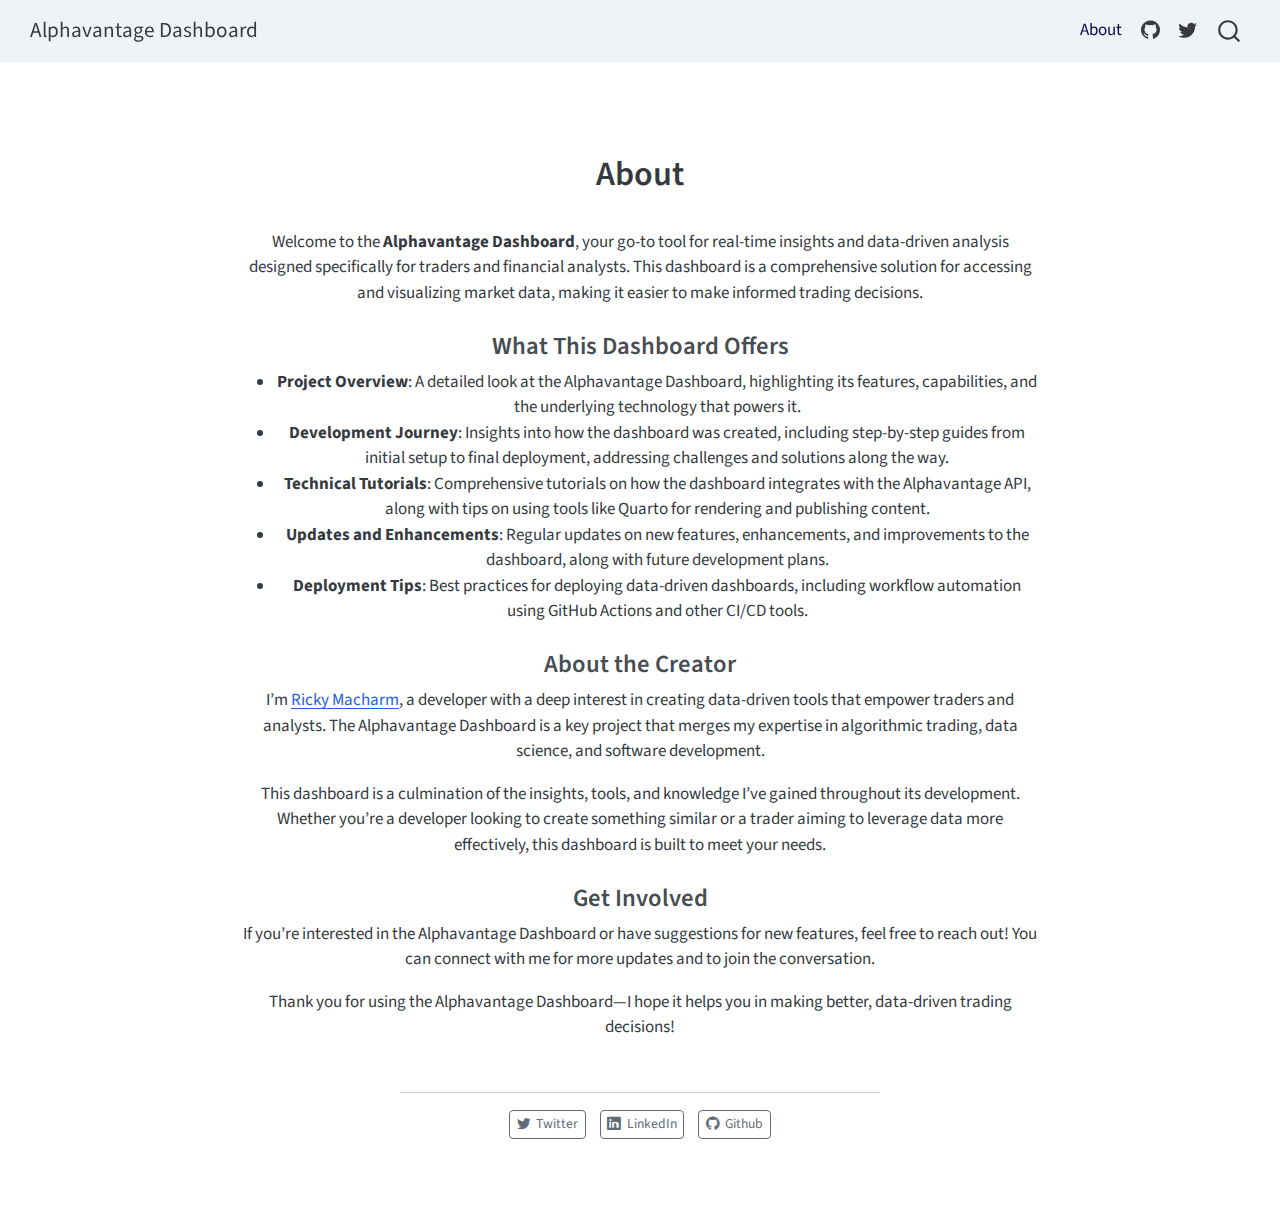
==== about.html @ b3a9ed92 "Built site for gh-pages" ====
<!DOCTYPE html>
<html xmlns="http://www.w3.org/1999/xhtml" lang="en" xml:lang="en"><head>

<meta charset="utf-8">
<meta name="generator" content="quarto-1.5.56">

<meta name="viewport" content="width=device-width, initial-scale=1.0, user-scalable=yes">


<title>About – Alphavantage Dashboard</title>
<style>
code{white-space: pre-wrap;}
span.smallcaps{font-variant: small-caps;}
div.columns{display: flex; gap: min(4vw, 1.5em);}
div.column{flex: auto; overflow-x: auto;}
div.hanging-indent{margin-left: 1.5em; text-indent: -1.5em;}
ul.task-list{list-style: none;}
ul.task-list li input[type="checkbox"] {
  width: 0.8em;
  margin: 0 0.8em 0.2em -1em; /* quarto-specific, see https://github.com/quarto-dev/quarto-cli/issues/4556 */ 
  vertical-align: middle;
}
</style>


<script src="site_libs/quarto-nav/quarto-nav.js"></script>
<script src="site_libs/quarto-nav/headroom.min.js"></script>
<script src="site_libs/clipboard/clipboard.min.js"></script>
<script src="site_libs/quarto-search/autocomplete.umd.js"></script>
<script src="site_libs/quarto-search/fuse.min.js"></script>
<script src="site_libs/quarto-search/quarto-search.js"></script>
<meta name="quarto:offset" content="./">
<script src="site_libs/quarto-html/quarto.js"></script>
<script src="site_libs/quarto-html/popper.min.js"></script>
<script src="site_libs/quarto-html/tippy.umd.min.js"></script>
<link href="site_libs/quarto-html/tippy.css" rel="stylesheet">
<link href="site_libs/quarto-html/quarto-syntax-highlighting.css" rel="stylesheet" id="quarto-text-highlighting-styles">
<script src="site_libs/bootstrap/bootstrap.min.js"></script>
<link href="site_libs/bootstrap/bootstrap-icons.css" rel="stylesheet">
<link href="site_libs/bootstrap/bootstrap.min.css" rel="stylesheet" id="quarto-bootstrap" data-mode="light">
<script id="quarto-search-options" type="application/json">{
  "location": "navbar",
  "copy-button": false,
  "collapse-after": 3,
  "panel-placement": "end",
  "type": "overlay",
  "limit": 50,
  "keyboard-shortcut": [
    "f",
    "/",
    "s"
  ],
  "show-item-context": false,
  "language": {
    "search-no-results-text": "No results",
    "search-matching-documents-text": "matching documents",
    "search-copy-link-title": "Copy link to search",
    "search-hide-matches-text": "Hide additional matches",
    "search-more-match-text": "more match in this document",
    "search-more-matches-text": "more matches in this document",
    "search-clear-button-title": "Clear",
    "search-text-placeholder": "",
    "search-detached-cancel-button-title": "Cancel",
    "search-submit-button-title": "Submit",
    "search-label": "Search"
  }
}</script>


</head>

<body class="nav-fixed fullcontent">

<div id="quarto-search-results"></div>
  <header id="quarto-header" class="headroom fixed-top">
    <nav class="navbar navbar-expand-lg " data-bs-theme="dark">
      <div class="navbar-container container-fluid">
      <div class="navbar-brand-container mx-auto">
    <a class="navbar-brand" href="./index.html">
    <span class="navbar-title">Alphavantage Dashboard</span>
    </a>
  </div>
            <div id="quarto-search" class="" title="Search"></div>
          <button class="navbar-toggler" type="button" data-bs-toggle="collapse" data-bs-target="#navbarCollapse" aria-controls="navbarCollapse" role="menu" aria-expanded="false" aria-label="Toggle navigation" onclick="if (window.quartoToggleHeadroom) { window.quartoToggleHeadroom(); }">
  <span class="navbar-toggler-icon"></span>
</button>
          <div class="collapse navbar-collapse" id="navbarCollapse">
            <ul class="navbar-nav navbar-nav-scroll ms-auto">
  <li class="nav-item">
    <a class="nav-link active" href="./about.html" aria-current="page"> 
<span class="menu-text">About</span></a>
  </li>  
  <li class="nav-item compact">
    <a class="nav-link" href="https://github.com/theAfricanQuant"> <i class="bi bi-github" role="img">
</i> 
<span class="menu-text"></span></a>
  </li>  
  <li class="nav-item compact">
    <a class="nav-link" href="https://twitter.com/theAfricanQuant"> <i class="bi bi-twitter" role="img">
</i> 
<span class="menu-text"></span></a>
  </li>  
</ul>
          </div> <!-- /navcollapse -->
            <div class="quarto-navbar-tools">
</div>
      </div> <!-- /container-fluid -->
    </nav>
</header>
<!-- content -->
<div id="quarto-content" class="quarto-container page-columns page-rows-contents page-layout-article page-navbar">
<!-- sidebar -->
<!-- margin-sidebar -->
    
<!-- main -->
<div class="quarto-about-jolla">
 <header id="title-block-header" class="quarto-title-block default">
<div class="quarto-title">
<h1 class="title">About</h1>
</div>
<div class="quarto-title-meta">
  </div>
</header><main class="content" id="quarto-document-content">
<p>Welcome to the <strong>Alphavantage Dashboard</strong>, your go-to tool for real-time insights and data-driven analysis designed specifically for traders and financial analysts. This dashboard is a comprehensive solution for accessing and visualizing market data, making it easier to make informed trading decisions.</p>
<section id="what-this-dashboard-offers" class="level3">
<h3 data-anchor-id="what-this-dashboard-offers">What This Dashboard Offers</h3>
<ul>
<li><strong>Project Overview</strong>: A detailed look at the Alphavantage Dashboard, highlighting its features, capabilities, and the underlying technology that powers it.</li>
<li><strong>Development Journey</strong>: Insights into how the dashboard was created, including step-by-step guides from initial setup to final deployment, addressing challenges and solutions along the way.</li>
<li><strong>Technical Tutorials</strong>: Comprehensive tutorials on how the dashboard integrates with the Alphavantage API, along with tips on using tools like Quarto for rendering and publishing content.</li>
<li><strong>Updates and Enhancements</strong>: Regular updates on new features, enhancements, and improvements to the dashboard, along with future development plans.</li>
<li><strong>Deployment Tips</strong>: Best practices for deploying data-driven dashboards, including workflow automation using GitHub Actions and other CI/CD tools.</li>
</ul>
</section>
<section id="about-the-creator" class="level3">
<h3 data-anchor-id="about-the-creator">About the Creator</h3>
<p>I’m <a href="www.SisengAI.com">Ricky Macharm</a>, a developer with a deep interest in creating data-driven tools that empower traders and analysts. The Alphavantage Dashboard is a key project that merges my expertise in algorithmic trading, data science, and software development.</p>
<p>This dashboard is a culmination of the insights, tools, and knowledge I’ve gained throughout its development. Whether you’re a developer looking to create something similar or a trader aiming to leverage data more effectively, this dashboard is built to meet your needs.</p>
</section>
<section id="get-involved" class="level3">
<h3 data-anchor-id="get-involved">Get Involved</h3>
<p>If you’re interested in the Alphavantage Dashboard or have suggestions for new features, feel free to reach out! You can connect with me for more updates and to join the conversation.</p>
<p>Thank you for using the Alphavantage Dashboard—I hope it helps you in making better, data-driven trading decisions!</p>


</section>
</main> 
  <hr class="about-sep">
   <div class="about-links">
  <a href="https://twitter.com/theAfricanQuant" class="about-link" rel="" target="">
    <i class="bi bi-twitter"></i>
     <span class="about-link-text">Twitter</span>
  </a>
  <a href="https://www.linkedin.com/in/theafricanquant/" class="about-link" rel="" target="">
    <i class="bi bi-linkedin"></i>
     <span class="about-link-text">LinkedIn</span>
  </a>
  <a href="https://github.com/theAfricanQuant" class="about-link" rel="" target="">
    <i class="bi bi-github"></i>
     <span class="about-link-text">Github</span>
  </a>
</div>
</div>
 <!-- /main -->
<script id="quarto-html-after-body" type="application/javascript">
window.document.addEventListener("DOMContentLoaded", function (event) {
  const toggleBodyColorMode = (bsSheetEl) => {
    const mode = bsSheetEl.getAttribute("data-mode");
    const bodyEl = window.document.querySelector("body");
    if (mode === "dark") {
      bodyEl.classList.add("quarto-dark");
      bodyEl.classList.remove("quarto-light");
    } else {
      bodyEl.classList.add("quarto-light");
      bodyEl.classList.remove("quarto-dark");
    }
  }
  const toggleBodyColorPrimary = () => {
    const bsSheetEl = window.document.querySelector("link#quarto-bootstrap");
    if (bsSheetEl) {
      toggleBodyColorMode(bsSheetEl);
    }
  }
  toggleBodyColorPrimary();  
  const isCodeAnnotation = (el) => {
    for (const clz of el.classList) {
      if (clz.startsWith('code-annotation-')) {                     
        return true;
      }
    }
    return false;
  }
  const onCopySuccess = function(e) {
    // button target
    const button = e.trigger;
    // don't keep focus
    button.blur();
    // flash "checked"
    button.classList.add('code-copy-button-checked');
    var currentTitle = button.getAttribute("title");
    button.setAttribute("title", "Copied!");
    let tooltip;
    if (window.bootstrap) {
      button.setAttribute("data-bs-toggle", "tooltip");
      button.setAttribute("data-bs-placement", "left");
      button.setAttribute("data-bs-title", "Copied!");
      tooltip = new bootstrap.Tooltip(button, 
        { trigger: "manual", 
          customClass: "code-copy-button-tooltip",
          offset: [0, -8]});
      tooltip.show();    
    }
    setTimeout(function() {
      if (tooltip) {
        tooltip.hide();
        button.removeAttribute("data-bs-title");
        button.removeAttribute("data-bs-toggle");
        button.removeAttribute("data-bs-placement");
      }
      button.setAttribute("title", currentTitle);
      button.classList.remove('code-copy-button-checked');
    }, 1000);
    // clear code selection
    e.clearSelection();
  }
  const getTextToCopy = function(trigger) {
      const codeEl = trigger.previousElementSibling.cloneNode(true);
      for (const childEl of codeEl.children) {
        if (isCodeAnnotation(childEl)) {
          childEl.remove();
        }
      }
      return codeEl.innerText;
  }
  const clipboard = new window.ClipboardJS('.code-copy-button:not([data-in-quarto-modal])', {
    text: getTextToCopy
  });
  clipboard.on('success', onCopySuccess);
  if (window.document.getElementById('quarto-embedded-source-code-modal')) {
    // For code content inside modals, clipBoardJS needs to be initialized with a container option
    // TODO: Check when it could be a function (https://github.com/zenorocha/clipboard.js/issues/860)
    const clipboardModal = new window.ClipboardJS('.code-copy-button[data-in-quarto-modal]', {
      text: getTextToCopy,
      container: window.document.getElementById('quarto-embedded-source-code-modal')
    });
    clipboardModal.on('success', onCopySuccess);
  }
    var localhostRegex = new RegExp(/^(?:http|https):\/\/localhost\:?[0-9]*\//);
    var mailtoRegex = new RegExp(/^mailto:/);
      var filterRegex = new RegExp("https:\/\/theAfricanQuant\.github\.io\/Alphavantage_Dashboard\/");
    var isInternal = (href) => {
        return filterRegex.test(href) || localhostRegex.test(href) || mailtoRegex.test(href);
    }
    // Inspect non-navigation links and adorn them if external
 	var links = window.document.querySelectorAll('a[href]:not(.nav-link):not(.navbar-brand):not(.toc-action):not(.sidebar-link):not(.sidebar-item-toggle):not(.pagination-link):not(.no-external):not([aria-hidden]):not(.dropdown-item):not(.quarto-navigation-tool):not(.about-link)');
    for (var i=0; i<links.length; i++) {
      const link = links[i];
      if (!isInternal(link.href)) {
        // undo the damage that might have been done by quarto-nav.js in the case of
        // links that we want to consider external
        if (link.dataset.originalHref !== undefined) {
          link.href = link.dataset.originalHref;
        }
      }
    }
  function tippyHover(el, contentFn, onTriggerFn, onUntriggerFn) {
    const config = {
      allowHTML: true,
      maxWidth: 500,
      delay: 100,
      arrow: false,
      appendTo: function(el) {
          return el.parentElement;
      },
      interactive: true,
      interactiveBorder: 10,
      theme: 'quarto',
      placement: 'bottom-start',
    };
    if (contentFn) {
      config.content = contentFn;
    }
    if (onTriggerFn) {
      config.onTrigger = onTriggerFn;
    }
    if (onUntriggerFn) {
      config.onUntrigger = onUntriggerFn;
    }
    window.tippy(el, config); 
  }
  const noterefs = window.document.querySelectorAll('a[role="doc-noteref"]');
  for (var i=0; i<noterefs.length; i++) {
    const ref = noterefs[i];
    tippyHover(ref, function() {
      // use id or data attribute instead here
      let href = ref.getAttribute('data-footnote-href') || ref.getAttribute('href');
      try { href = new URL(href).hash; } catch {}
      const id = href.replace(/^#\/?/, "");
      const note = window.document.getElementById(id);
      if (note) {
        return note.innerHTML;
      } else {
        return "";
      }
    });
  }
  const xrefs = window.document.querySelectorAll('a.quarto-xref');
  const processXRef = (id, note) => {
    // Strip column container classes
    const stripColumnClz = (el) => {
      el.classList.remove("page-full", "page-columns");
      if (el.children) {
        for (const child of el.children) {
          stripColumnClz(child);
        }
      }
    }
    stripColumnClz(note)
    if (id === null || id.startsWith('sec-')) {
      // Special case sections, only their first couple elements
      const container = document.createElement("div");
      if (note.children && note.children.length > 2) {
        container.appendChild(note.children[0].cloneNode(true));
        for (let i = 1; i < note.children.length; i++) {
          const child = note.children[i];
          if (child.tagName === "P" && child.innerText === "") {
            continue;
          } else {
            container.appendChild(child.cloneNode(true));
            break;
          }
        }
        if (window.Quarto?.typesetMath) {
          window.Quarto.typesetMath(container);
        }
        return container.innerHTML
      } else {
        if (window.Quarto?.typesetMath) {
          window.Quarto.typesetMath(note);
        }
        return note.innerHTML;
      }
    } else {
      // Remove any anchor links if they are present
      const anchorLink = note.querySelector('a.anchorjs-link');
      if (anchorLink) {
        anchorLink.remove();
      }
      if (window.Quarto?.typesetMath) {
        window.Quarto.typesetMath(note);
      }
      // TODO in 1.5, we should make sure this works without a callout special case
      if (note.classList.contains("callout")) {
        return note.outerHTML;
      } else {
        return note.innerHTML;
      }
    }
  }
  for (var i=0; i<xrefs.length; i++) {
    const xref = xrefs[i];
    tippyHover(xref, undefined, function(instance) {
      instance.disable();
      let url = xref.getAttribute('href');
      let hash = undefined; 
      if (url.startsWith('#')) {
        hash = url;
      } else {
        try { hash = new URL(url).hash; } catch {}
      }
      if (hash) {
        const id = hash.replace(/^#\/?/, "");
        const note = window.document.getElementById(id);
        if (note !== null) {
          try {
            const html = processXRef(id, note.cloneNode(true));
            instance.setContent(html);
          } finally {
            instance.enable();
            instance.show();
          }
        } else {
          // See if we can fetch this
          fetch(url.split('#')[0])
          .then(res => res.text())
          .then(html => {
            const parser = new DOMParser();
            const htmlDoc = parser.parseFromString(html, "text/html");
            const note = htmlDoc.getElementById(id);
            if (note !== null) {
              const html = processXRef(id, note);
              instance.setContent(html);
            } 
          }).finally(() => {
            instance.enable();
            instance.show();
          });
        }
      } else {
        // See if we can fetch a full url (with no hash to target)
        // This is a special case and we should probably do some content thinning / targeting
        fetch(url)
        .then(res => res.text())
        .then(html => {
          const parser = new DOMParser();
          const htmlDoc = parser.parseFromString(html, "text/html");
          const note = htmlDoc.querySelector('main.content');
          if (note !== null) {
            // This should only happen for chapter cross references
            // (since there is no id in the URL)
            // remove the first header
            if (note.children.length > 0 && note.children[0].tagName === "HEADER") {
              note.children[0].remove();
            }
            const html = processXRef(null, note);
            instance.setContent(html);
          } 
        }).finally(() => {
          instance.enable();
          instance.show();
        });
      }
    }, function(instance) {
    });
  }
      let selectedAnnoteEl;
      const selectorForAnnotation = ( cell, annotation) => {
        let cellAttr = 'data-code-cell="' + cell + '"';
        let lineAttr = 'data-code-annotation="' +  annotation + '"';
        const selector = 'span[' + cellAttr + '][' + lineAttr + ']';
        return selector;
      }
      const selectCodeLines = (annoteEl) => {
        const doc = window.document;
        const targetCell = annoteEl.getAttribute("data-target-cell");
        const targetAnnotation = annoteEl.getAttribute("data-target-annotation");
        const annoteSpan = window.document.querySelector(selectorForAnnotation(targetCell, targetAnnotation));
        const lines = annoteSpan.getAttribute("data-code-lines").split(",");
        const lineIds = lines.map((line) => {
          return targetCell + "-" + line;
        })
        let top = null;
        let height = null;
        let parent = null;
        if (lineIds.length > 0) {
            //compute the position of the single el (top and bottom and make a div)
            const el = window.document.getElementById(lineIds[0]);
            top = el.offsetTop;
            height = el.offsetHeight;
            parent = el.parentElement.parentElement;
          if (lineIds.length > 1) {
            const lastEl = window.document.getElementById(lineIds[lineIds.length - 1]);
            const bottom = lastEl.offsetTop + lastEl.offsetHeight;
            height = bottom - top;
          }
          if (top !== null && height !== null && parent !== null) {
            // cook up a div (if necessary) and position it 
            let div = window.document.getElementById("code-annotation-line-highlight");
            if (div === null) {
              div = window.document.createElement("div");
              div.setAttribute("id", "code-annotation-line-highlight");
              div.style.position = 'absolute';
              parent.appendChild(div);
            }
            div.style.top = top - 2 + "px";
            div.style.height = height + 4 + "px";
            div.style.left = 0;
            let gutterDiv = window.document.getElementById("code-annotation-line-highlight-gutter");
            if (gutterDiv === null) {
              gutterDiv = window.document.createElement("div");
              gutterDiv.setAttribute("id", "code-annotation-line-highlight-gutter");
              gutterDiv.style.position = 'absolute';
              const codeCell = window.document.getElementById(targetCell);
              const gutter = codeCell.querySelector('.code-annotation-gutter');
              gutter.appendChild(gutterDiv);
            }
            gutterDiv.style.top = top - 2 + "px";
            gutterDiv.style.height = height + 4 + "px";
          }
          selectedAnnoteEl = annoteEl;
        }
      };
      const unselectCodeLines = () => {
        const elementsIds = ["code-annotation-line-highlight", "code-annotation-line-highlight-gutter"];
        elementsIds.forEach((elId) => {
          const div = window.document.getElementById(elId);
          if (div) {
            div.remove();
          }
        });
        selectedAnnoteEl = undefined;
      };
        // Handle positioning of the toggle
    window.addEventListener(
      "resize",
      throttle(() => {
        elRect = undefined;
        if (selectedAnnoteEl) {
          selectCodeLines(selectedAnnoteEl);
        }
      }, 10)
    );
    function throttle(fn, ms) {
    let throttle = false;
    let timer;
      return (...args) => {
        if(!throttle) { // first call gets through
            fn.apply(this, args);
            throttle = true;
        } else { // all the others get throttled
            if(timer) clearTimeout(timer); // cancel #2
            timer = setTimeout(() => {
              fn.apply(this, args);
              timer = throttle = false;
            }, ms);
        }
      };
    }
      // Attach click handler to the DT
      const annoteDls = window.document.querySelectorAll('dt[data-target-cell]');
      for (const annoteDlNode of annoteDls) {
        annoteDlNode.addEventListener('click', (event) => {
          const clickedEl = event.target;
          if (clickedEl !== selectedAnnoteEl) {
            unselectCodeLines();
            const activeEl = window.document.querySelector('dt[data-target-cell].code-annotation-active');
            if (activeEl) {
              activeEl.classList.remove('code-annotation-active');
            }
            selectCodeLines(clickedEl);
            clickedEl.classList.add('code-annotation-active');
          } else {
            // Unselect the line
            unselectCodeLines();
            clickedEl.classList.remove('code-annotation-active');
          }
        });
      }
  const findCites = (el) => {
    const parentEl = el.parentElement;
    if (parentEl) {
      const cites = parentEl.dataset.cites;
      if (cites) {
        return {
          el,
          cites: cites.split(' ')
        };
      } else {
        return findCites(el.parentElement)
      }
    } else {
      return undefined;
    }
  };
  var bibliorefs = window.document.querySelectorAll('a[role="doc-biblioref"]');
  for (var i=0; i<bibliorefs.length; i++) {
    const ref = bibliorefs[i];
    const citeInfo = findCites(ref);
    if (citeInfo) {
      tippyHover(citeInfo.el, function() {
        var popup = window.document.createElement('div');
        citeInfo.cites.forEach(function(cite) {
          var citeDiv = window.document.createElement('div');
          citeDiv.classList.add('hanging-indent');
          citeDiv.classList.add('csl-entry');
          var biblioDiv = window.document.getElementById('ref-' + cite);
          if (biblioDiv) {
            citeDiv.innerHTML = biblioDiv.innerHTML;
          }
          popup.appendChild(citeDiv);
        });
        return popup.innerHTML;
      });
    }
  }
});
</script>
</div> <!-- /content -->




</body></html>
---- site_libs/quarto-html/tippy.css ----
.tippy-box[data-animation=fade][data-state=hidden]{opacity:0}[data-tippy-root]{max-width:calc(100vw - 10px)}.tippy-box{position:relative;background-color:#333;color:#fff;border-radius:4px;font-size:14px;line-height:1.4;white-space:normal;outline:0;transition-property:transform,visibility,opacity}.tippy-box[data-placement^=top]>.tippy-arrow{bottom:0}.tippy-box[data-placement^=top]>.tippy-arrow:before{bottom:-7px;left:0;border-width:8px 8px 0;border-top-color:initial;transform-origin:center top}.tippy-box[data-placement^=bottom]>.tippy-arrow{top:0}.tippy-box[data-placement^=bottom]>.tippy-arrow:before{top:-7px;left:0;border-width:0 8px 8px;border-bottom-color:initial;transform-origin:center bottom}.tippy-box[data-placement^=left]>.tippy-arrow{right:0}.tippy-box[data-placement^=left]>.tippy-arrow:before{border-width:8px 0 8px 8px;border-left-color:initial;right:-7px;transform-origin:center left}.tippy-box[data-placement^=right]>.tippy-arrow{left:0}.tippy-box[data-placement^=right]>.tippy-arrow:before{left:-7px;border-width:8px 8px 8px 0;border-right-color:initial;transform-origin:center right}.tippy-box[data-inertia][data-state=visible]{transition-timing-function:cubic-bezier(.54,1.5,.38,1.11)}.tippy-arrow{width:16px;height:16px;color:#333}.tippy-arrow:before{content:"";position:absolute;border-color:transparent;border-style:solid}.tippy-content{position:relative;padding:5px 9px;z-index:1}
---- site_libs/quarto-html/quarto-syntax-highlighting.css ----
/* quarto syntax highlight colors */
:root {
  --quarto-hl-ot-color: #003B4F;
  --quarto-hl-at-color: #657422;
  --quarto-hl-ss-color: #20794D;
  --quarto-hl-an-color: #5E5E5E;
  --quarto-hl-fu-color: #4758AB;
  --quarto-hl-st-color: #20794D;
  --quarto-hl-cf-color: #003B4F;
  --quarto-hl-op-color: #5E5E5E;
  --quarto-hl-er-color: #AD0000;
  --quarto-hl-bn-color: #AD0000;
  --quarto-hl-al-color: #AD0000;
  --quarto-hl-va-color: #111111;
  --quarto-hl-bu-color: inherit;
  --quarto-hl-ex-color: inherit;
  --quarto-hl-pp-color: #AD0000;
  --quarto-hl-in-color: #5E5E5E;
  --quarto-hl-vs-color: #20794D;
  --quarto-hl-wa-color: #5E5E5E;
  --quarto-hl-do-color: #5E5E5E;
  --quarto-hl-im-color: #00769E;
  --quarto-hl-ch-color: #20794D;
  --quarto-hl-dt-color: #AD0000;
  --quarto-hl-fl-color: #AD0000;
  --quarto-hl-co-color: #5E5E5E;
  --quarto-hl-cv-color: #5E5E5E;
  --quarto-hl-cn-color: #8f5902;
  --quarto-hl-sc-color: #5E5E5E;
  --quarto-hl-dv-color: #AD0000;
  --quarto-hl-kw-color: #003B4F;
}

/* other quarto variables */
:root {
  --quarto-font-monospace: SFMono-Regular, Menlo, Monaco, Consolas, "Liberation Mono", "Courier New", monospace;
}

pre > code.sourceCode > span {
  color: #003B4F;
}

code span {
  color: #003B4F;
}

code.sourceCode > span {
  color: #003B4F;
}

div.sourceCode,
div.sourceCode pre.sourceCode {
  color: #003B4F;
}

code span.ot {
  color: #003B4F;
  font-style: inherit;
}

code span.at {
  color: #657422;
  font-style: inherit;
}

code span.ss {
  color: #20794D;
  font-style: inherit;
}

code span.an {
  color: #5E5E5E;
  font-style: inherit;
}

code span.fu {
  color: #4758AB;
  font-style: inherit;
}

code span.st {
  color: #20794D;
  font-style: inherit;
}

code span.cf {
  color: #003B4F;
  font-weight: bold;
  font-style: inherit;
}

code span.op {
  color: #5E5E5E;
  font-style: inherit;
}

code span.er {
  color: #AD0000;
  font-style: inherit;
}

code span.bn {
  color: #AD0000;
  font-style: inherit;
}

code span.al {
  color: #AD0000;
  font-style: inherit;
}

code span.va {
  color: #111111;
  font-style: inherit;
}

code span.bu {
  font-style: inherit;
}

code span.ex {
  font-style: inherit;
}

code span.pp {
  color: #AD0000;
  font-style: inherit;
}

code span.in {
  color: #5E5E5E;
  font-style: inherit;
}

code span.vs {
  color: #20794D;
  font-style: inherit;
}

code span.wa {
  color: #5E5E5E;
  font-style: italic;
}

code span.do {
  color: #5E5E5E;
  font-style: italic;
}

code span.im {
  color: #00769E;
  font-style: inherit;
}

code span.ch {
  color: #20794D;
  font-style: inherit;
}

code span.dt {
  color: #AD0000;
  font-style: inherit;
}

code span.fl {
  color: #AD0000;
  font-style: inherit;
}

code span.co {
  color: #5E5E5E;
  font-style: inherit;
}

code span.cv {
  color: #5E5E5E;
  font-style: italic;
}

code span.cn {
  color: #8f5902;
  font-style: inherit;
}

code span.sc {
  color: #5E5E5E;
  font-style: inherit;
}

code span.dv {
  color: #AD0000;
  font-style: inherit;
}

code span.kw {
  color: #003B4F;
  font-weight: bold;
  font-style: inherit;
}

.prevent-inlining {
  content: "</";
}

/*# sourceMappingURL=debc5d5d77c3f9108843748ff7464032.css.map */
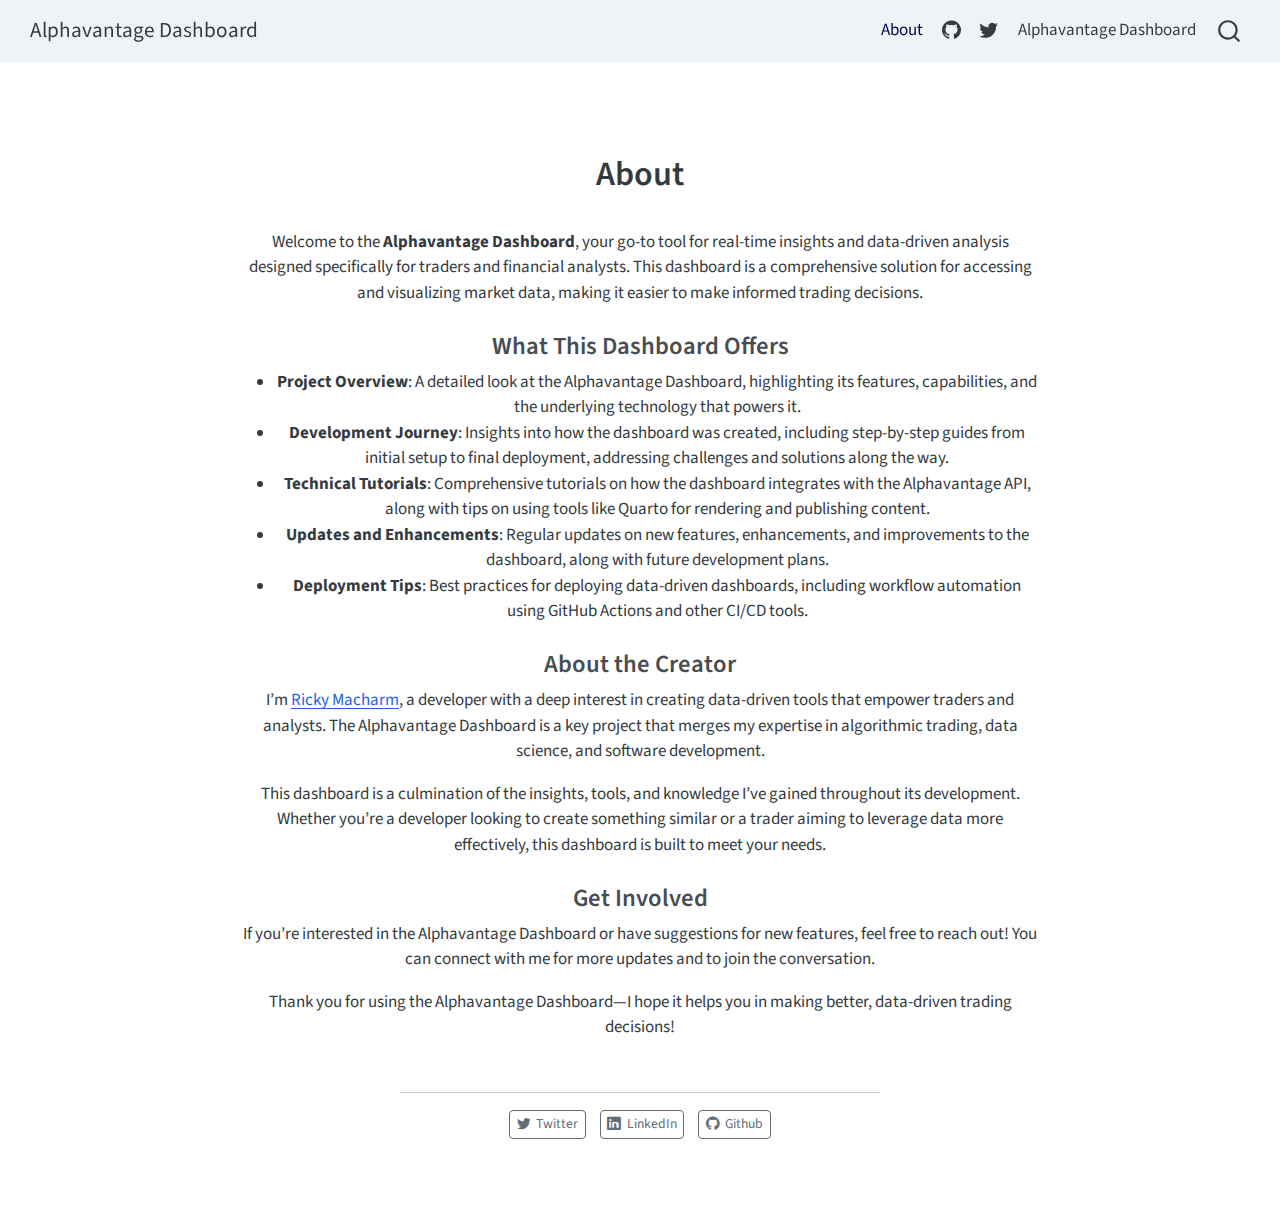
==== commit 1a463846: "Built site for gh-pages" ====
--- a/about.html
+++ b/about.html
@@ -99,6 +99,10 @@
     <a class="nav-link" href="https://twitter.com/theAfricanQuant"> <i class="bi bi-twitter" role="img">
 </i> 
 <span class="menu-text"></span></a>
+  </li>  
+  <li class="nav-item">
+    <a class="nav-link" href="./Alphavantage_Dashboard.html"> 
+<span class="menu-text">Alphavantage Dashboard</span></a>
   </li>  
 </ul>
           </div> <!-- /navcollapse -->
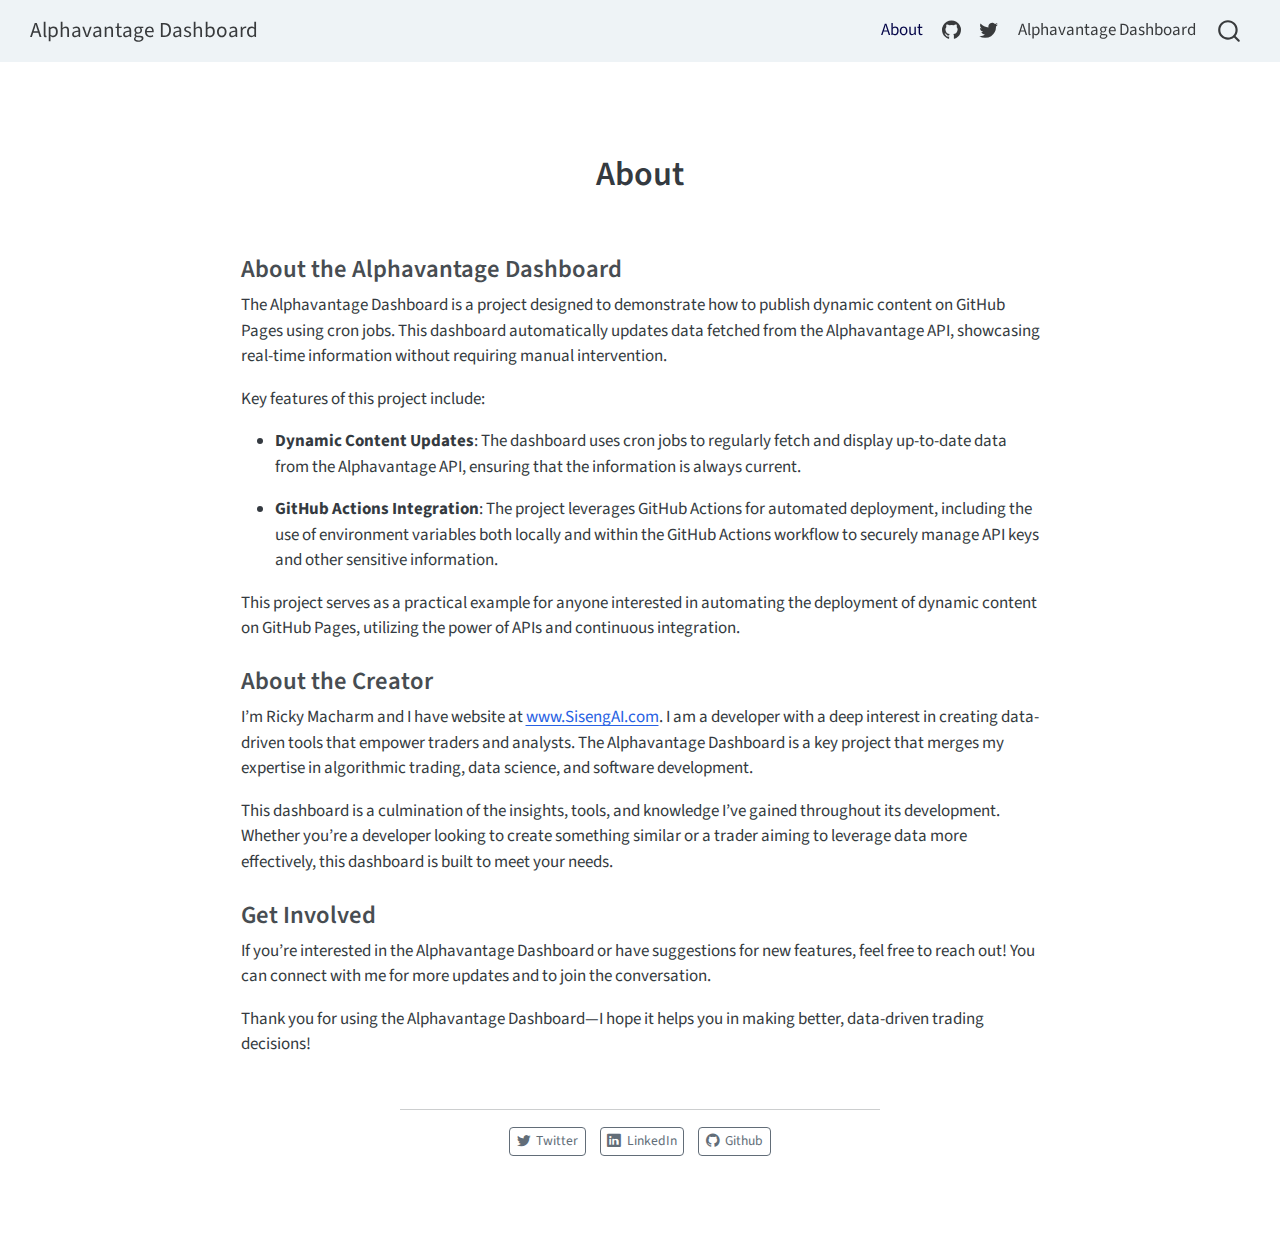
==== commit 75e7f8dc: "Built site for gh-pages" ====
--- a/about.html
+++ b/about.html
@@ -67,6 +67,7 @@
 }</script>
 
 
+<link rel="stylesheet" href="custom.scss">
 </head>
 
 <body class="nav-fixed fullcontent">
@@ -91,12 +92,12 @@
 <span class="menu-text">About</span></a>
   </li>  
   <li class="nav-item compact">
-    <a class="nav-link" href="https://github.com/theAfricanQuant"> <i class="bi bi-github" role="img">
+    <a class="nav-link" href="https://github.com/theAfricanQuant" target="_blank"> <i class="bi bi-github" role="img">
 </i> 
 <span class="menu-text"></span></a>
   </li>  
   <li class="nav-item compact">
-    <a class="nav-link" href="https://twitter.com/theAfricanQuant"> <i class="bi bi-twitter" role="img">
+    <a class="nav-link" href="https://twitter.com/theAfricanQuant" target="_blank"> <i class="bi bi-twitter" role="img">
 </i> 
 <span class="menu-text"></span></a>
   </li>  
@@ -125,20 +126,19 @@
 <div class="quarto-title-meta">
   </div>
 </header><main class="content" id="quarto-document-content">
-<p>Welcome to the <strong>Alphavantage Dashboard</strong>, your go-to tool for real-time insights and data-driven analysis designed specifically for traders and financial analysts. This dashboard is a comprehensive solution for accessing and visualizing market data, making it easier to make informed trading decisions.</p>
-<section id="what-this-dashboard-offers" class="level3">
-<h3 data-anchor-id="what-this-dashboard-offers">What This Dashboard Offers</h3>
+<section id="about-the-alphavantage-dashboard" class="level3">
+<h3 data-anchor-id="about-the-alphavantage-dashboard">About the Alphavantage Dashboard</h3>
+<p>The Alphavantage Dashboard is a project designed to demonstrate how to publish dynamic content on GitHub Pages using cron jobs. This dashboard automatically updates data fetched from the Alphavantage API, showcasing real-time information without requiring manual intervention.</p>
+<p>Key features of this project include:</p>
 <ul>
-<li><strong>Project Overview</strong>: A detailed look at the Alphavantage Dashboard, highlighting its features, capabilities, and the underlying technology that powers it.</li>
-<li><strong>Development Journey</strong>: Insights into how the dashboard was created, including step-by-step guides from initial setup to final deployment, addressing challenges and solutions along the way.</li>
-<li><strong>Technical Tutorials</strong>: Comprehensive tutorials on how the dashboard integrates with the Alphavantage API, along with tips on using tools like Quarto for rendering and publishing content.</li>
-<li><strong>Updates and Enhancements</strong>: Regular updates on new features, enhancements, and improvements to the dashboard, along with future development plans.</li>
-<li><strong>Deployment Tips</strong>: Best practices for deploying data-driven dashboards, including workflow automation using GitHub Actions and other CI/CD tools.</li>
+<li><p><strong>Dynamic Content Updates</strong>: The dashboard uses cron jobs to regularly fetch and display up-to-date data from the Alphavantage API, ensuring that the information is always current.</p></li>
+<li><p><strong>GitHub Actions Integration</strong>: The project leverages GitHub Actions for automated deployment, including the use of environment variables both locally and within the GitHub Actions workflow to securely manage API keys and other sensitive information.</p></li>
 </ul>
+<p>This project serves as a practical example for anyone interested in automating the deployment of dynamic content on GitHub Pages, utilizing the power of APIs and continuous integration.</p>
 </section>
 <section id="about-the-creator" class="level3">
 <h3 data-anchor-id="about-the-creator">About the Creator</h3>
-<p>I’m <a href="www.SisengAI.com">Ricky Macharm</a>, a developer with a deep interest in creating data-driven tools that empower traders and analysts. The Alphavantage Dashboard is a key project that merges my expertise in algorithmic trading, data science, and software development.</p>
+<p>I’m Ricky Macharm and I have website at <a href="https://www.sisengai.com/" target="_blank">www.SisengAI.com</a>. I am a developer with a deep interest in creating data-driven tools that empower traders and analysts. The Alphavantage Dashboard is a key project that merges my expertise in algorithmic trading, data science, and software development.</p>
 <p>This dashboard is a culmination of the insights, tools, and knowledge I’ve gained throughout its development. Whether you’re a developer looking to create something similar or a trader aiming to leverage data more effectively, this dashboard is built to meet your needs.</p>
 </section>
 <section id="get-involved" class="level3">
@@ -151,15 +151,15 @@
 </main> 
   <hr class="about-sep">
    <div class="about-links">
-  <a href="https://twitter.com/theAfricanQuant" class="about-link" rel="" target="">
+  <a href="https://twitter.com/theAfricanQuant" class="about-link" rel="" target="_blank">
     <i class="bi bi-twitter"></i>
      <span class="about-link-text">Twitter</span>
   </a>
-  <a href="https://www.linkedin.com/in/theafricanquant/" class="about-link" rel="" target="">
+  <a href="https://www.linkedin.com/in/theafricanquant/" class="about-link" rel="" target="_blank">
     <i class="bi bi-linkedin"></i>
      <span class="about-link-text">LinkedIn</span>
   </a>
-  <a href="https://github.com/theAfricanQuant" class="about-link" rel="" target="">
+  <a href="https://github.com/theAfricanQuant" class="about-link" rel="" target="_blank">
     <i class="bi bi-github"></i>
      <span class="about-link-text">Github</span>
   </a>
